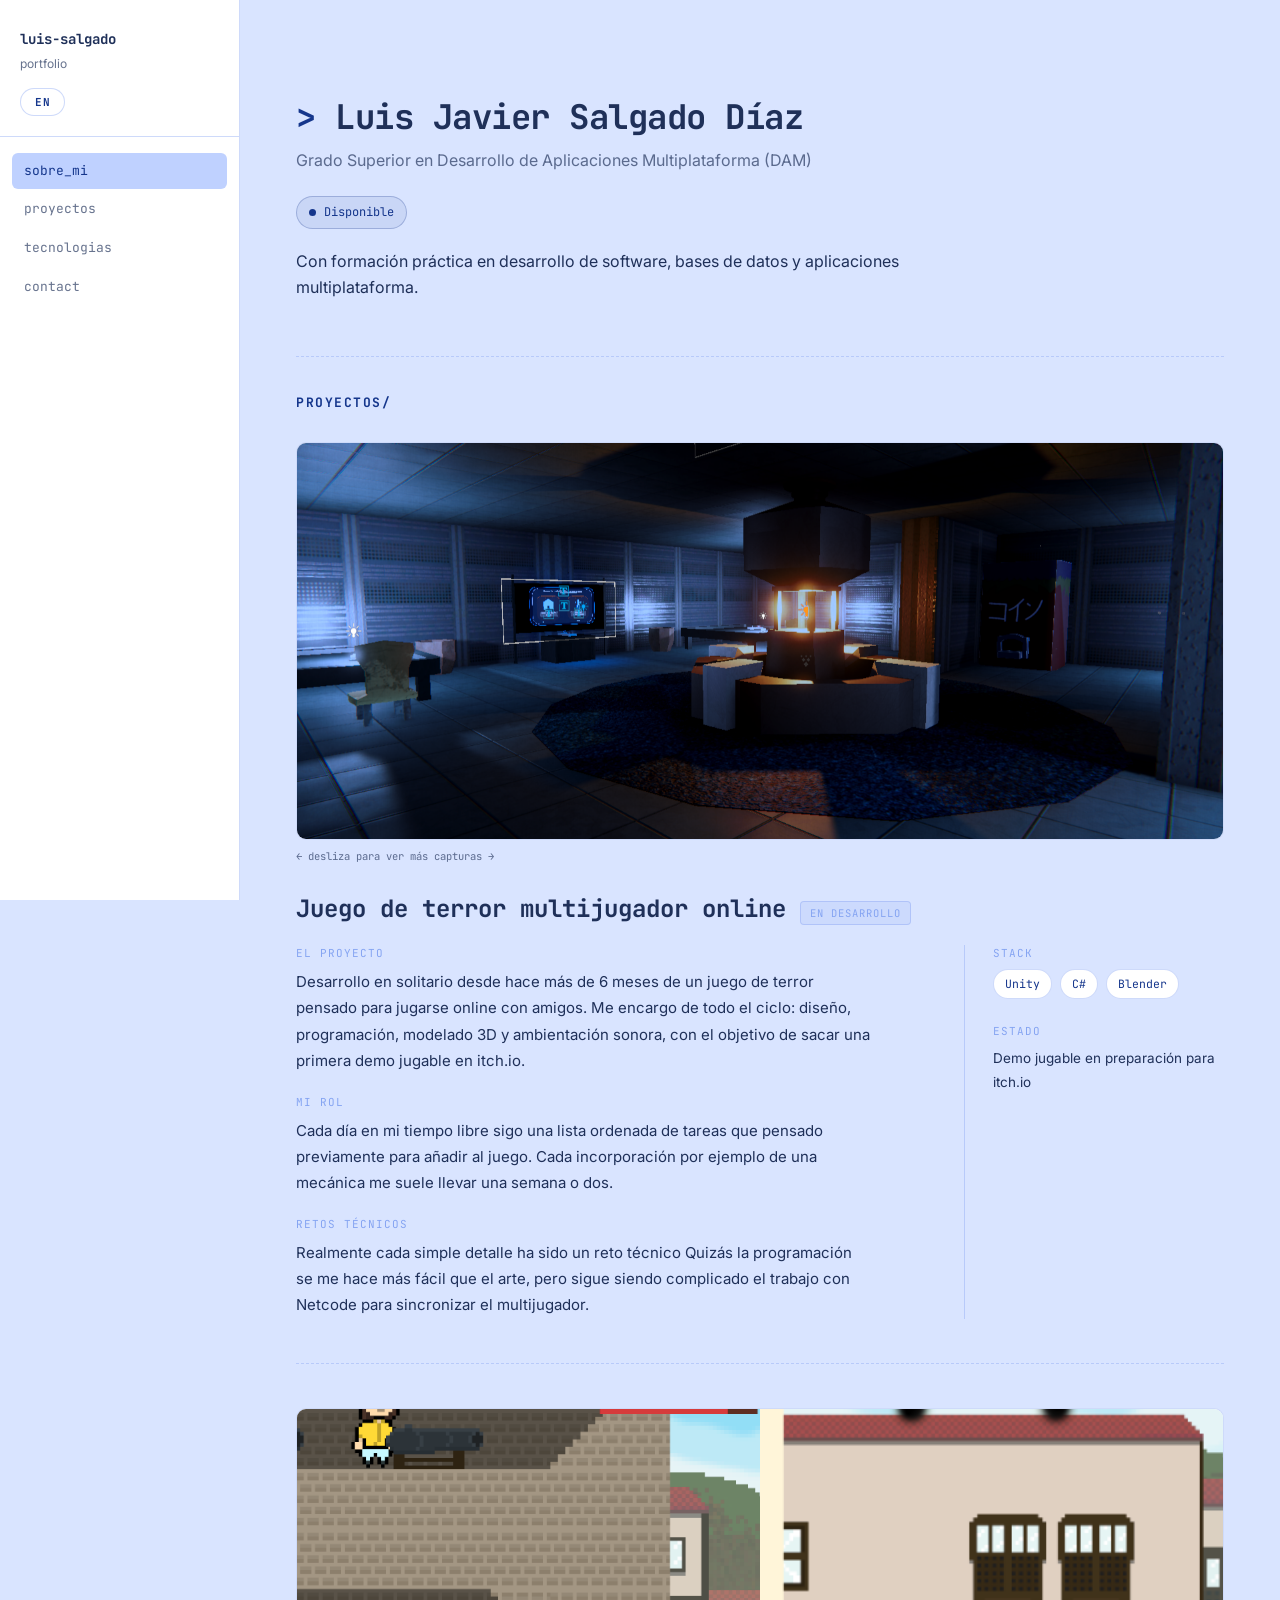
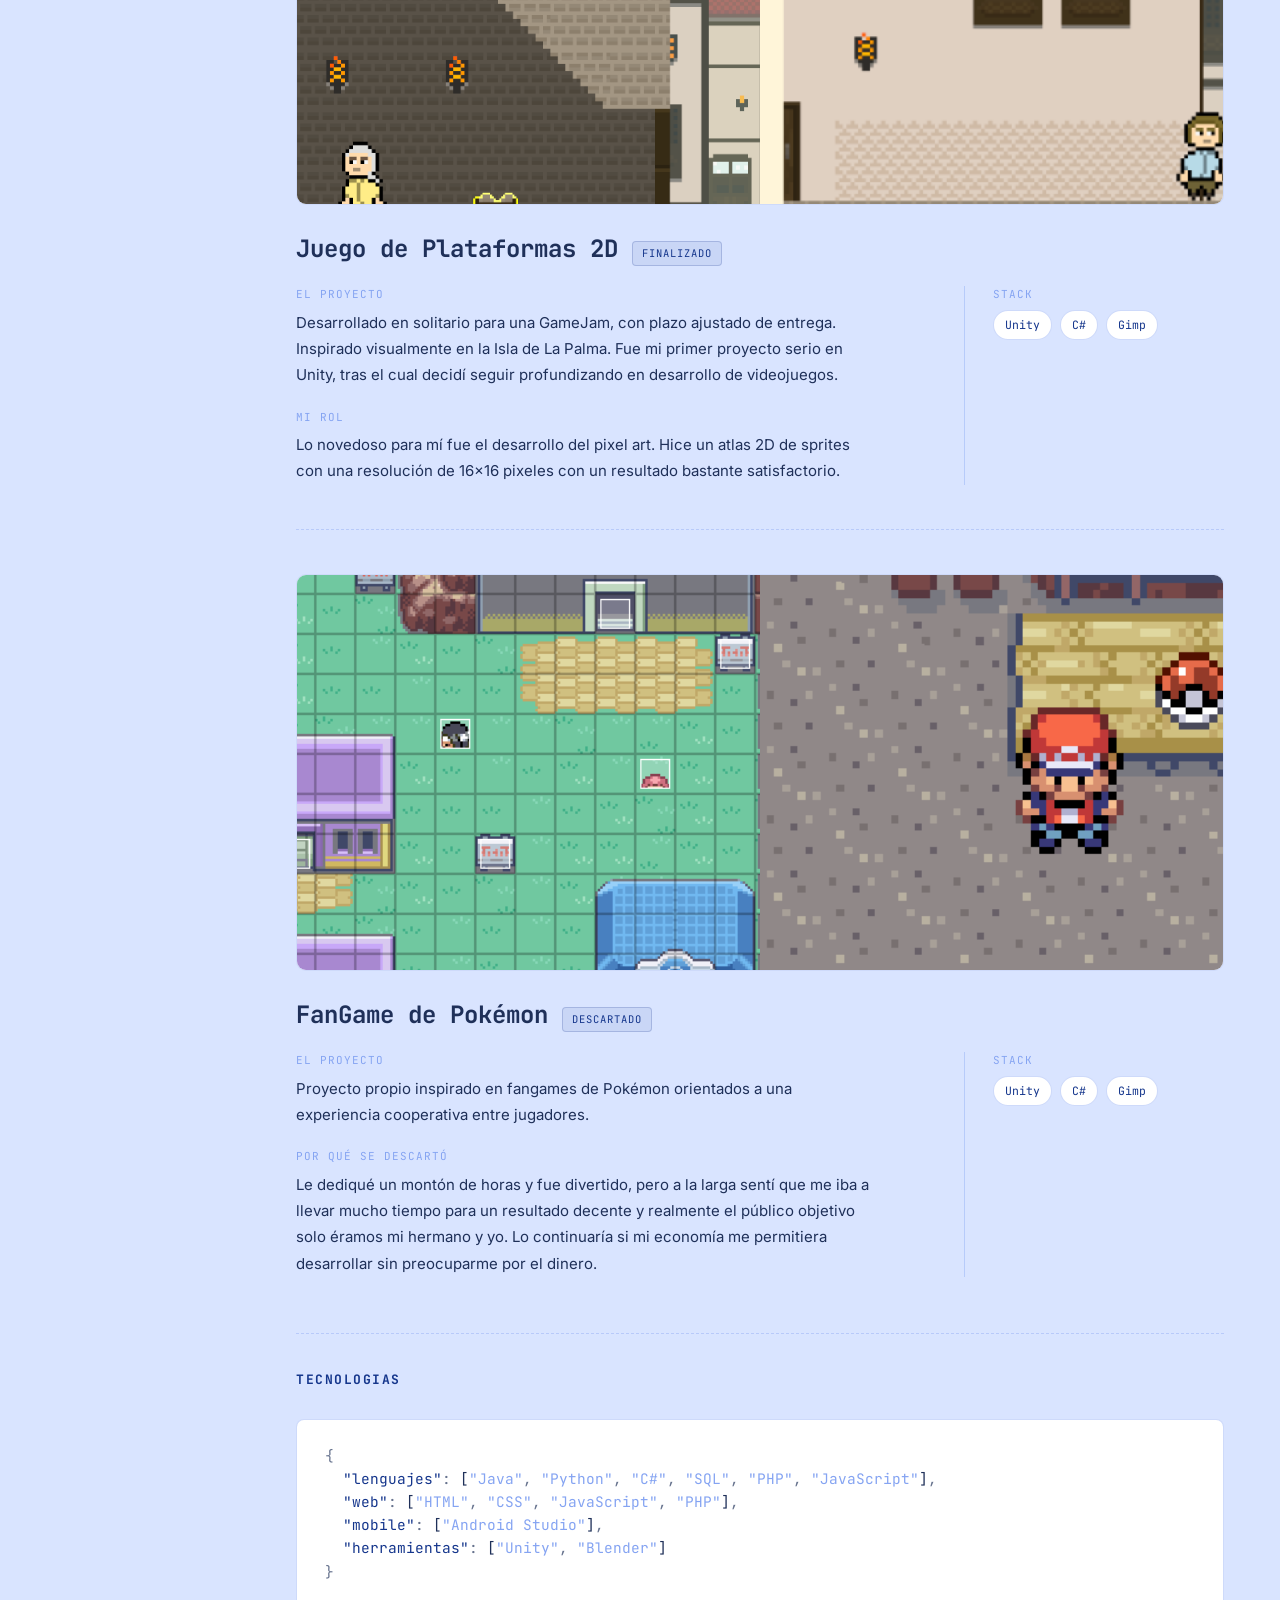
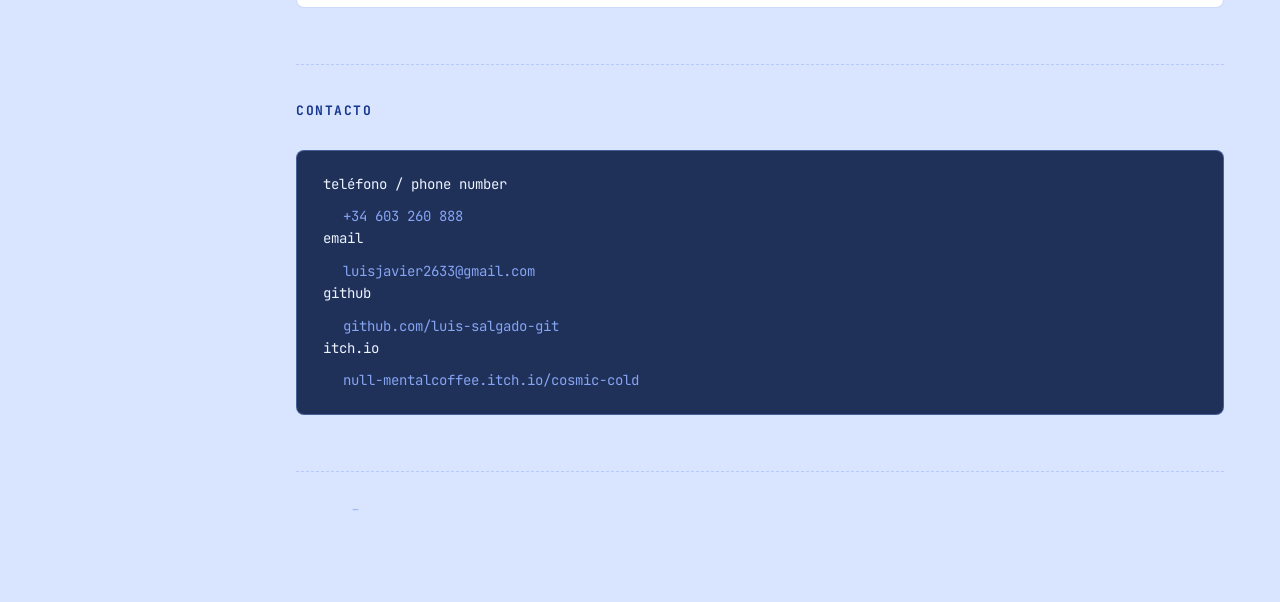
==== index.html @ 6f24ec72 "Update index.html" ====
<!DOCTYPE html>
<html lang="es">
<head>
<meta charset="UTF-8">
<meta name="viewport" content="width=device-width, initial-scale=1.0">
<title>Luis Javier Salgado Díaz</title>
<link rel="icon" href="data:image/svg+xml,%3Csvg xmlns='http://www.w3.org/2000/svg' viewBox='0 0 100 100'%3E%3Crect width='100' height='100' rx='20' fill='%2315368C'/%3E%3Ctext x='50' y='68' font-family='monospace' font-weight='bold' font-size='56' fill='%23ffffff' text-anchor='middle'%3E%26gt;_%3C/text%3E%3C/svg%3E">
<link rel="preconnect" href="https://fonts.googleapis.com">
<link rel="preconnect" href="https://fonts.gstatic.com" crossorigin>
<link href="https://fonts.googleapis.com/css2?family=JetBrains+Mono:wght@400;500;700&family=Inter:wght@400;500;600;700&display=swap" rel="stylesheet">
<style>
  :root{
    --bg: #D9E4FF;
    --panel: #ffffff;
    --panel-2: #BFD1FF;
    --border: rgba(133,164,242,0.4);
    --text: #1F3059;
    --muted: rgba(31,48,89,0.68);
    --accent: #15368C;
    --accent-2: #85A4F2;
    --line: #85A4F2;
    --terminal-bg: #1F3059;
  }
  *{box-sizing:border-box; margin:0; padding:0;}
  html{scroll-behavior:smooth;}
  body{
    background:var(--bg);
    color:var(--text);
    font-family:'Inter', sans-serif;
    min-height:100vh;
    line-height:1.6;
  }
  .app{
    display:grid;
    grid-template-columns:240px 1fr;
    min-height:100vh;
  }

  .sidebar{
    background:var(--panel);
    border-right:1px solid var(--border);
    padding:28px 0;
    position:sticky;
    top:0;
    height:100vh;
  }
  .sidebar-header{
    padding:0 20px 20px 20px;
    border-bottom:1px solid var(--border);
    margin-bottom:16px;
  }
  .sidebar-header .name{
    font-family:'JetBrains Mono', monospace;
    font-size:14px;
    font-weight:700;
    color:var(--text);
  }
  .sidebar-header .role{
    font-size:12px;
    color:var(--muted);
    margin-top:4px;
  }
  .lang-toggle{
    margin-top:14px;
    font-family:'JetBrains Mono', monospace;
    font-size:11px;
    font-weight:700;
    letter-spacing:0.5px;
    color:var(--accent);
    background:var(--panel);
    border:1px solid var(--border);
    padding:6px 14px;
    border-radius:20px;
    cursor:pointer;
    transition:background .15s, transform .1s;
  }
  .lang-toggle:hover{background:var(--panel-2);}
  .lang-toggle:active{transform:scale(0.96);}
  .file-tree{
    list-style:none;
    padding:0 12px;
  }
  .file-tree li{
    margin-bottom:2px;
  }
  .file-tree a{
    display:flex;
    align-items:center;
    gap:8px;
    padding:8px 12px;
    color:var(--muted);
    text-decoration:none;
    font-family:'JetBrains Mono', monospace;
    font-size:13px;
    border-radius:6px;
    transition:background .15s, color .15s;
  }
  .file-tree a:hover, .file-tree a.active{
    background:var(--panel-2);
    color:var(--accent);
  }
  .file-tree .ext{color:var(--accent-2); opacity:.9;}


  main{
    padding:48px 56px;
    max-width:1040px;
  }

  section{
    padding:36px 0 56px 0;
    border-bottom:1px dashed var(--border);
  }
  section:last-child{border-bottom:none;}

  .line-label{
    font-family:'JetBrains Mono', monospace;
    font-size:12px;
    color:var(--line);
    user-select:none;
  }

  h1{
    font-family:'JetBrains Mono', monospace;
    font-size:34px;
    font-weight:700;
    letter-spacing:-0.5px;
    margin:6px 0 4px 0;
  }
  h1 .prompt{color:var(--accent);}
  .subtitle{
    font-size:16px;
    color:var(--muted);
    margin-bottom:22px;
  }
  .status-badge{
    display:inline-flex;
    align-items:center;
    gap:8px;
    font-family:'JetBrains Mono', monospace;
    font-size:12px;
    color:var(--accent);
    background:rgba(21,54,140,0.08);
    border:1px solid rgba(21,54,140,0.25);
    padding:6px 12px;
    border-radius:20px;
  }
  .status-badge .pulse{
    width:7px; height:7px; border-radius:50%;
    background:var(--accent);
    box-shadow:0 0 0 0 rgba(21,54,140,0.6);
    animation:pulse 2s infinite;
  }
  @keyframes pulse{
    0%{box-shadow:0 0 0 0 rgba(21,54,140,0.5);}
    70%{box-shadow:0 0 0 8px rgba(21,54,140,0);}
    100%{box-shadow:0 0 0 0 rgba(21,54,140,0);}
  }

  .sobre_mi-text{
    font-size:16px;
    color:var(--text);
    max-width:640px;
    margin-top:20px;
  }

  h2{
    font-family:'JetBrains Mono', monospace;
    font-size:13px;
    text-transform:uppercase;
    letter-spacing:1.5px;
    color:var(--accent);
    margin-bottom:28px;
  }

  .json-block{
    font-family:'JetBrains Mono', monospace;
    font-size:14.5px;
    background:var(--panel);
    border:1px solid var(--border);
    border-radius:8px;
    padding:24px 28px;
    overflow-x:auto;
  }
  .json-block .k{color:var(--accent);}
  .json-block .s{color:var(--accent-2);}
  .json-block .p{color:var(--muted);}
  .json-block .b{color:var(--text);}
  .json-line{white-space:pre;}


  .project-list{
    display:flex;
    flex-direction:column;
  }
  .project-feature{
    padding:44px 0;
    border-bottom:1px dashed var(--border);
  }
  .project-feature:first-child{padding-top:0;}
  .project-feature:last-child{border-bottom:none; padding-bottom:0;}

  .project-media{
    aspect-ratio:21/9;
    background:var(--panel);
    border:1px solid var(--border);
    border-radius:10px;
    overflow:hidden;
    display:flex;
    align-items:center;
    justify-content:center;
  }
  .project-media img{
    width:100%; height:100%; object-fit:cover;
  }
  .project-media.gallery{
    overflow-x:auto;
    overflow-y:hidden;
    scroll-snap-type:x mandatory;
    -webkit-overflow-scrolling:touch;
    scrollbar-width:thin;
    scrollbar-color:var(--accent-2) transparent;
  }
  .project-media.gallery img{
    flex:0 0 100%;
    scroll-snap-align:start;
  }
  .project-media.gallery::-webkit-scrollbar{height:6px;}
  .project-media.gallery::-webkit-scrollbar-thumb{background:var(--accent-2); border-radius:4px;}
  .media-hint{
    display:block;
    font-family:'JetBrains Mono', monospace;
    font-size:10.5px;
    color:var(--muted);
    margin-top:8px;
  }

  .project-header{
    display:flex;
    align-items:baseline;
    gap:14px;
    margin-top:28px;
    flex-wrap:wrap;
  }
  .project-index{
    font-family:'JetBrains Mono', monospace;
    font-size:13px;
    color:var(--line);
  }
  .project-title{
    font-family:'JetBrains Mono', monospace;
    font-size:24px;
    font-weight:700;
    line-height:1.3;
  }
  .project-tag{
    display:inline-block;
    font-family:'JetBrains Mono', monospace;
    font-size:10.5px;
    text-transform:uppercase;
    letter-spacing:1px;
    color:var(--accent);
    background:rgba(21,54,140,0.08);
    border:1px solid rgba(21,54,140,0.2);
    padding:3px 9px;
    border-radius:4px;
  }
  .project-tag.wip{color:var(--accent-2); background:rgba(133,164,242,0.15); border-color:rgba(133,164,242,0.4);}

  .project-body{
    display:grid;
    grid-template-columns:1fr 260px;
    gap:44px;
    margin-top:20px;
  }
  .project-fields{
    display:flex;
    flex-direction:column;
    gap:20px;
  }
  .field-label{
    font-family:'JetBrains Mono', monospace;
    font-size:11px;
    text-transform:uppercase;
    letter-spacing:1px;
    color:var(--line);
    margin-bottom:6px;
  }
  .field-text{
    font-size:15px;
    color:var(--text);
    line-height:1.75;
    max-width:64ch;
  }

  .project-meta{
    border-left:1px solid var(--border);
    padding-left:28px;
  }
  .meta-block{margin-bottom:24px;}
  .meta-block:last-child{margin-bottom:0;}
  .project-stack{
    display:flex;
    flex-wrap:wrap;
    gap:8px;
  }
  .stack-chip{
    font-family:'JetBrains Mono', monospace;
    font-size:11.5px;
    color:var(--accent);
    background:var(--panel);
    border:1px solid var(--border);
    padding:5px 11px;
    border-radius:20px;
  }

  @media (max-width:820px){
    .project-body{grid-template-columns:1fr;}
    .project-meta{border-left:none; border-top:1px solid var(--border); padding-left:0; padding-top:20px;}
    .project-media{aspect-ratio:16/10;}
  }


  .terminal{
    font-family:'JetBrains Mono', monospace;
    font-size:14px;
    background:var(--terminal-bg);
    border:1px solid var(--border);
    border-radius:8px;
    padding:22px 26px;
    color:#D9E4FF;
  }
  .terminal .row{margin-bottom:10px; display:flex; gap:10px; flex-wrap:wrap;}
  .terminal .cmd{color:#EDF3FF;}
  .terminal a{color:#85A4F2; text-decoration:none;}
  .terminal a:hover{text-decoration:underline;}
  .terminal .out{color:rgba(217,228,255,0.75); padding-left:20px;}

  footer{
    padding:24px 56px 40px 56px;
    font-family:'JetBrains Mono', monospace;
    font-size:11.5px;
    color:var(--line);
  }

  @media (max-width:760px){
    .app{grid-template-columns:1fr;}
    .sidebar{position:relative; height:auto;}
    main{padding:32px 22px;}
    h1{font-size:26px;}
  }
</style>
</head>
<body>

<div class="app">
  <nav class="sidebar">
    <div class="sidebar-header">
      <div class="name">luis-salgado</div>
      <div class="role">portfolio</div>
      <button id="lang-toggle" class="lang-toggle" type="button" aria-label="Switch language">EN</button>
    </div>
    <ul class="file-tree">
      <li><a href="#sobre_mi" class="active"><span data-i18n="nav-about">sobre_mi</span><span class="ext"></span></a></li>
      <li><a href="#projects"><span data-i18n="nav-projects">proyectos</span></a></li>
      <li><a href="#tecnologias"><span data-i18n="nav-tech">tecnologias</span><span class="ext"></span></a></li>
      <li><a href="#contact">contact<span class="ext"></span></a></li>
    </ul>
  </nav>

  <main>
    <section id="sobre_mi">
      <div class="line-label"></div>
      <h1><span class="prompt">&gt;</span> Luis Javier Salgado Díaz</h1>
      <div class="subtitle" data-i18n="subtitle">Grado Superior en Desarrollo de Aplicaciones Multiplataforma (DAM)</div>

      <span class="status-badge"><span class="pulse"></span><span data-i18n="status">Disponible</span></span>

      <p class="sobre_mi-text" data-i18n="about-text">
        Con formación práctica en desarrollo de software, bases de datos y aplicaciones multiplataforma.
        </p>
    </section>

    <section id="projects">
      <h2 data-i18n="h2-projects">proyectos/</h2>
      <div class="project-list">

        <!-- PROYECTO 1 -->
        <div class="project-feature">
          <div class="project-media gallery">
            <img src="screenshots/Captura de pantalla 2026-08-09 040215.png" alt="Captura del juego 1">
            <img src="screenshots/Captura de pantalla 2026-08-11 031848.png" alt="Captura del juego 2">
            <img src="screenshots/Captura de pantalla 2026-08-12 193604.png" alt="Captura del juego 3">
          </div>
          <span class="media-hint" data-i18n="media-hint">← desliza para ver más capturas →</span>

          <div class="project-header">
            <div class="project-title" data-i18n="p1-title">Juego de terror multijugador online</div>
            <span class="project-tag wip" data-i18n="p1-tag">En desarrollo</span>
          </div>

          <div class="project-body">
            <div class="project-fields">
              <div>
                <div class="field-label" data-i18n="p1-label-1">El proyecto</div>
                <p class="field-text" data-i18n="p1-text-1">
                  Desarrollo en solitario desde hace más de 6 meses de un juego de terror pensado para jugarse online con amigos. Me encargo de todo el ciclo: diseño, programación, modelado 3D y ambientación sonora, con el objetivo de sacar una primera demo jugable en itch.io.
                </p>
              </div>
              <div>
                <div class="field-label" data-i18n="p1-label-2">Mi rol</div>
                <p class="field-text" data-i18n="p1-text-2">
                  Cada día en mi tiempo libre sigo una lista ordenada de tareas que pensado previamente para añadir al juego. Cada incorporación por ejemplo de una mecánica me suele llevar una semana o dos. 
                </p>
              </div>
              <div>
                <div class="field-label" data-i18n="p1-label-3">Retos técnicos</div>
                <p class="field-text" data-i18n="p1-text-3">
                  Realmente cada simple detalle ha sido un reto técnico Quizás la programación se me hace más fácil que el arte, pero sigue siendo complicado el trabajo con Netcode para sincronizar el multijugador.
                </p>
              </div>
            </div>
            <div class="project-meta">
              <div class="meta-block">
                <div class="field-label">Stack</div>
                <div class="project-stack">
                  <span class="stack-chip">Unity</span>
                  <span class="stack-chip">C#</span>
                  <span class="stack-chip">Blender</span>
                </div>
              </div>
              <div class="meta-block">
                <div class="field-label" data-i18n="p1-label-4">Estado</div>
                <p class="field-text" style="font-size:13.5px;" data-i18n="p1-text-4">Demo jugable en preparación para itch.io</p>
              </div>
            </div>
          </div>
        </div>

        <!-- PROYECTO 2 -->
        <div class="project-feature">
          <div class="project-media gallery">
            <img src="screenshots/Captura de pantalla 2025-12-23 142619.png" alt="Captura del juego de plataformas">
            <img src="screenshots/captura2D.png">
          </div>

          <div class="project-header">
            <div class="project-title" data-i18n="p2-title">Juego de Plataformas 2D</div>
            <span class="project-tag" data-i18n="p2-tag">Finalizado</span>
          </div>

          <div class="project-body">
            <div class="project-fields">
              <div>
                <div class="field-label" data-i18n="p2-label-1">El proyecto</div>
                <p class="field-text" data-i18n="p2-text-1">
                  Desarrollado en solitario para una GameJam, con plazo ajustado de entrega. Inspirado visualmente en la Isla de La Palma. Fue mi primer proyecto serio en Unity, tras el cual decidí seguir profundizando en desarrollo de videojuegos.
                </p>
              </div>
              <div>
                <div class="field-label" data-i18n="p2-label-2">Mi rol</div>
                <p class="field-text" data-i18n="p2-text-2">
                  Lo novedoso para mí fue el desarrollo del pixel art. Hice un atlas 2D de sprites con una resolución de 16x16 pixeles con un resultado bastante satisfactorio. 
                </p>
              </div>
            </div>
            <div class="project-meta">
              <div class="meta-block">
                <div class="field-label">Stack</div>
                <div class="project-stack">
                  <span class="stack-chip">Unity</span>
                  <span class="stack-chip">C#</span>
                  <span class="stack-chip">Gimp</span>
                </div>
              </div>
            </div>
          </div>
        </div>

        <!-- PROYECTO 3 -->
        <div class="project-feature">
          <div class="project-media gallery">
            <img src="screenshots/Captura de pantalla 2026-08-14 115714.png" alt="Captura del fangame de Pokemon">
            <img src="screenshots/capturaPokemon.png" alt="Captura del fangame de Pokemon">
          </div>

          <div class="project-header">
            <div class="project-title" data-i18n="p3-title">FanGame de Pokémon</div>
            <span class="project-tag" data-i18n="p3-tag">Descartado</span>
          </div>

          <div class="project-body">
            <div class="project-fields">
              <div>
                <div class="field-label" data-i18n="p3-label-1">El proyecto</div>
                <p class="field-text" data-i18n="p3-text-1">
                  Proyecto propio inspirado en fangames de Pokémon orientados a una experiencia cooperativa entre jugadores.
                </p>
              </div>
              <div>
                <div class="field-label" data-i18n="p3-label-2">Por qué se descartó</div>
                <p class="field-text" data-i18n="p3-text-2">
                  Le dediqué un montón de horas y fue divertido, pero a la larga sentí que me iba a llevar mucho tiempo para un resultado decente y realmente el público objetivo solo éramos mi hermano y yo. Lo continuaría si mi economía me permitiera desarrollar sin preocuparme por el dinero.
                </p>
                </div>
            </div>
            <div class="project-meta">
              <div class="meta-block">
                <div class="field-label">Stack</div>
                <div class="project-stack">
                  <span class="stack-chip">Unity</span>
                  <span class="stack-chip">C#</span>
                  <span class="stack-chip">Gimp</span>
                </div>
              </div>
            </div>
          </div>
        </div>

      </div>
    </section>

    <section id="tecnologias">
      <h2 data-i18n="h2-tech">tecnologias</h2>
      <div class="json-block">
<div class="json-line"><span class="p">{</span></div>
<div class="json-line">  <span class="k" data-i18n="json-lang">"lenguajes"</span><span class="p">:</span> <span class="b">[</span><span class="s">"Java"</span><span class="p">,</span> <span class="s">"Python"</span><span class="p">,</span> <span class="s">"C#"</span><span class="p">,</span> <span class="s">"SQL"</span><span class="p">,</span> <span class="s">"PHP"</span><span class="p">,</span> <span class="s">"JavaScript"</span><span class="b">]</span><span class="p">,</span></div>
<div class="json-line">  <span class="k">"web"</span><span class="p">:</span> <span class="b">[</span><span class="s">"HTML"</span><span class="p">,</span> <span class="s">"CSS"</span><span class="p">,</span> <span class="s">"JavaScript"</span><span class="p">,</span> <span class="s">"PHP"</span><span class="b">]</span><span class="p">,</span></div>
<div class="json-line">  <span class="k">"mobile"</span><span class="p">:</span> <span class="b">[</span><span class="s">"Android Studio"</span><span class="b">]</span><span class="p">,</span></div>
<div class="json-line">  <span class="k" data-i18n="json-tools">"herramientas"</span><span class="p">:</span> <span class="b">[</span><span class="s">"Unity"</span><span class="p">,</span> <span class="s">"Blender"</span><span class="b">]</span></div>
<div class="json-line"><span class="p">}</span></div>
      </div>
    </section>

    <section id="contact">
      <h2 data-i18n="h2-contact">Contacto</h2>
      <div class="terminal">
        
        <div class="row">

          <span class="cmd">teléfono / phone number</span>
        </div>
        <div class="out">
            <a href="tel:+34603260888">+34 603 260 888</a>
        </div>
        
        <div class="row">

          <span class="cmd">email</span>
        </div>
        <div class="out"><a href="mailto:luisjavier2633@gmail.com">luisjavier2633@gmail.com</a></div>

        <div class="row">

          <span class="cmd">github</span>
        </div>
        <div class="out"><a href="https://github.com/luis-salgado-git" target="_blank" rel="noopener">github.com/luis-salgado-git</a></div>

        <div class="row">

          <span class="cmd">itch.io</span>
        </div>
        <div class="out"><a href="https://null-mentalcoffee.itch.io/cosmic-cold" target="_blank" rel="noopener">null-mentalcoffee.itch.io/cosmic-cold</a></div>
        
      </div>
    </section>

    <footer>
      _
    </footer>
  </main>
</div>

<script>
  // Traducciones al ingles
  var translations = {
    'nav-about': 'about_me',
    'nav-projects': 'projects',
    'nav-tech': 'technologies',
    'subtitle': 'Higher Vocational Diploma in Multiplatform Application Development (DAM)',
    'status': 'Available',
    'about-text': 'Hands-on training in software development, databases, and multiplatform applications.',
    'h2-projects': 'projects/',
    'h2-tech': 'technologies',
    'h2-contact': 'Contact',
    'media-hint': '← swipe to see more screenshots →',
    'p1-title': 'Online multiplayer horror game',
    'p1-tag': 'In development',
    'p1-label-1': 'The project',
    'p1-text-1': 'Solo development for over 6 months of a horror game designed to be played online with friends. I handle the entire pipeline: design, programming, 3D modeling, and sound design, with the goal of releasing a first playable demo on itch.io.',
    'p1-label-2': 'My role',
    'p1-text-2': 'Every day, in my free time, I work through an ordered task list I plan in advance to add to the game. Implementing something like a single mechanic usually takes me a week or two.',
    'p1-label-3': 'Technical challenges',
    'p1-text-3': 'Honestly, every single detail has been a technical challenge. Programming probably comes more naturally to me than art, but working with Netcode to keep multiplayer in sync is still tough.',
    'p1-label-4': 'Status',
    'p1-text-4': 'Playable demo in progress for itch.io',
    'p2-title': '2D Platformer',
    'p2-tag': 'Completed',
    'p2-label-1': 'The project',
    'p2-text-1': 'Built solo for a Game Jam, under a tight deadline. Visually inspired by the island of La Palma. It was my first serious project in Unity, after which I decided to keep going deeper into game development.',
    'p2-label-2': 'My role',
    'p2-text-2': "The new challenge for me was creating the pixel art. I built a 2D sprite atlas at 16x16 pixel resolution, with a result I'm pretty happy with.",
    'p3-title': 'Pokémon Fan Game',
    'p3-tag': 'Discontinued',
    'p3-label-1': 'The project',
    'p3-text-1': 'A personal project inspired by Pokémon fan games built around a cooperative multiplayer experience.',
    'p3-label-2': 'Why it was discontinued',
    'p3-text-2': "I put a lot of hours into it and had fun, but eventually I realized it would take way too long to reach a decent result, and honestly the target audience was just my brother and me. I'd pick it back up if my finances let me develop without worrying about money.",
    'json-lang': '"languages"',
    'json-tools': '"tools"'
  };

  var toggleBtn = document.getElementById('lang-toggle');
  var currentLang = localStorage.getItem('site-lang') || 'es';

  function applyLang(lang){
    document.querySelectorAll('[data-i18n]').forEach(function(el){
      if(!el.dataset.esOriginal){
        el.dataset.esOriginal = el.textContent;
      }
      var key = el.getAttribute('data-i18n');
      el.textContent = (lang === 'en' && translations[key]) ? translations[key] : el.dataset.esOriginal;
    });
    document.documentElement.lang = lang;
    toggleBtn.textContent = lang === 'en' ? 'ES' : 'EN';
    localStorage.setItem('site-lang', lang);
    currentLang = lang;
  }

  toggleBtn.addEventListener('click', function(){
    applyLang(currentLang === 'es' ? 'en' : 'es');
  });

  applyLang(currentLang);
</script>

</body>
</html>
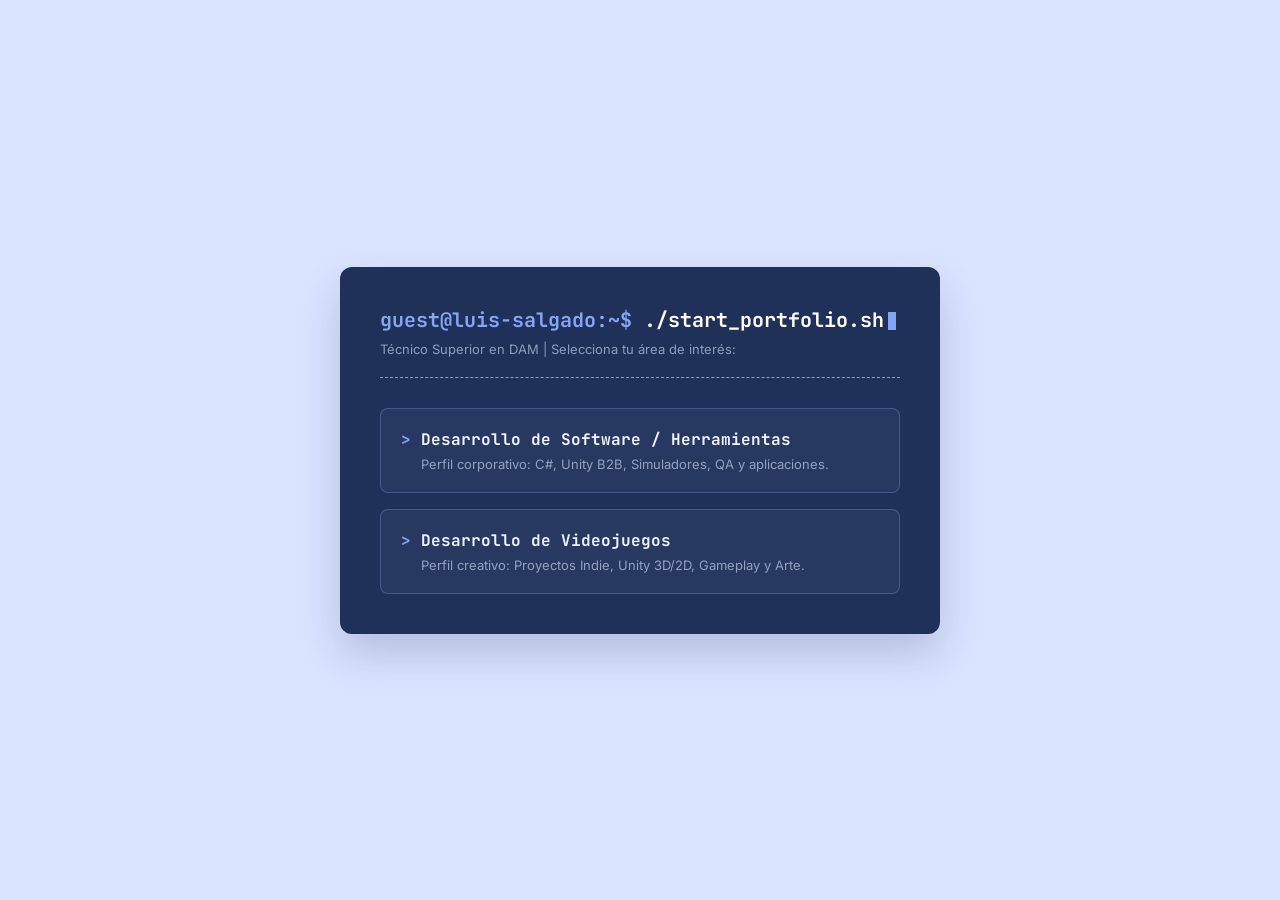
==== commit e466a600: "Enhance portfolio layout and content Updated title and improved styling for the portfolio page. Adde" ====
--- a/index.html
+++ b/index.html
@@ -3,636 +3,140 @@
 <head>
 <meta charset="UTF-8">
 <meta name="viewport" content="width=device-width, initial-scale=1.0">
-<title>Luis Javier Salgado Díaz</title>
+<title>Luis Javier Salgado | Portfolio</title>
 <link rel="icon" href="data:image/svg+xml,%3Csvg xmlns='http://www.w3.org/2000/svg' viewBox='0 0 100 100'%3E%3Crect width='100' height='100' rx='20' fill='%2315368C'/%3E%3Ctext x='50' y='68' font-family='monospace' font-weight='bold' font-size='56' fill='%23ffffff' text-anchor='middle'%3E%26gt;_%3C/text%3E%3C/svg%3E">
-<link rel="preconnect" href="https://fonts.googleapis.com">
-<link rel="preconnect" href="https://fonts.gstatic.com" crossorigin>
-<link href="https://fonts.googleapis.com/css2?family=JetBrains+Mono:wght@400;500;700&family=Inter:wght@400;500;600;700&display=swap" rel="stylesheet">
+<link href="https://fonts.googleapis.com/css2?family=JetBrains+Mono:wght@400;700&family=Inter:wght@400;500&display=swap" rel="stylesheet">
 <style>
   :root{
     --bg: #D9E4FF;
-    --panel: #ffffff;
-    --panel-2: #BFD1FF;
-    --border: rgba(133,164,242,0.4);
-    --text: #1F3059;
-    --muted: rgba(31,48,89,0.68);
+    --terminal-bg: #1F3059;
     --accent: #15368C;
     --accent-2: #85A4F2;
-    --line: #85A4F2;
-    --terminal-bg: #1F3059;
+    --text: #EDF3FF;
+    --muted: rgba(217,228,255,0.6);
   }
   *{box-sizing:border-box; margin:0; padding:0;}
-  html{scroll-behavior:smooth;}
   body{
     background:var(--bg);
-    color:var(--text);
-    font-family:'Inter', sans-serif;
+    font-family:'JetBrains Mono', monospace;
     min-height:100vh;
-    line-height:1.6;
-  }
-  .app{
-    display:grid;
-    grid-template-columns:240px 1fr;
-    min-height:100vh;
-  }
-
-  .sidebar{
-    background:var(--panel);
-    border-right:1px solid var(--border);
-    padding:28px 0;
-    position:sticky;
-    top:0;
-    height:100vh;
-  }
-  .sidebar-header{
-    padding:0 20px 20px 20px;
-    border-bottom:1px solid var(--border);
-    margin-bottom:16px;
-  }
-  .sidebar-header .name{
-    font-family:'JetBrains Mono', monospace;
-    font-size:14px;
-    font-weight:700;
-    color:var(--text);
-  }
-  .sidebar-header .role{
-    font-size:12px;
-    color:var(--muted);
-    margin-top:4px;
-  }
-  .lang-toggle{
-    margin-top:14px;
-    font-family:'JetBrains Mono', monospace;
-    font-size:11px;
-    font-weight:700;
-    letter-spacing:0.5px;
-    color:var(--accent);
-    background:var(--panel);
-    border:1px solid var(--border);
-    padding:6px 14px;
-    border-radius:20px;
-    cursor:pointer;
-    transition:background .15s, transform .1s;
-  }
-  .lang-toggle:hover{background:var(--panel-2);}
-  .lang-toggle:active{transform:scale(0.96);}
-  .file-tree{
-    list-style:none;
-    padding:0 12px;
-  }
-  .file-tree li{
-    margin-bottom:2px;
-  }
-  .file-tree a{
-    display:flex;
-    align-items:center;
-    gap:8px;
-    padding:8px 12px;
-    color:var(--muted);
-    text-decoration:none;
-    font-family:'JetBrains Mono', monospace;
-    font-size:13px;
-    border-radius:6px;
-    transition:background .15s, color .15s;
-  }
-  .file-tree a:hover, .file-tree a.active{
-    background:var(--panel-2);
-    color:var(--accent);
-  }
-  .file-tree .ext{color:var(--accent-2); opacity:.9;}
-
-
-  main{
-    padding:48px 56px;
-    max-width:1040px;
-  }
-
-  section{
-    padding:36px 0 56px 0;
-    border-bottom:1px dashed var(--border);
-  }
-  section:last-child{border-bottom:none;}
-
-  .line-label{
-    font-family:'JetBrains Mono', monospace;
-    font-size:12px;
-    color:var(--line);
-    user-select:none;
-  }
-
-  h1{
-    font-family:'JetBrains Mono', monospace;
-    font-size:34px;
-    font-weight:700;
-    letter-spacing:-0.5px;
-    margin:6px 0 4px 0;
-  }
-  h1 .prompt{color:var(--accent);}
-  .subtitle{
-    font-size:16px;
-    color:var(--muted);
-    margin-bottom:22px;
-  }
-  .status-badge{
-    display:inline-flex;
-    align-items:center;
-    gap:8px;
-    font-family:'JetBrains Mono', monospace;
-    font-size:12px;
-    color:var(--accent);
-    background:rgba(21,54,140,0.08);
-    border:1px solid rgba(21,54,140,0.25);
-    padding:6px 12px;
-    border-radius:20px;
-  }
-  .status-badge .pulse{
-    width:7px; height:7px; border-radius:50%;
-    background:var(--accent);
-    box-shadow:0 0 0 0 rgba(21,54,140,0.6);
-    animation:pulse 2s infinite;
-  }
-  @keyframes pulse{
-    0%{box-shadow:0 0 0 0 rgba(21,54,140,0.5);}
-    70%{box-shadow:0 0 0 8px rgba(21,54,140,0);}
-    100%{box-shadow:0 0 0 0 rgba(21,54,140,0);}
-  }
-
-  .sobre_mi-text{
-    font-size:16px;
-    color:var(--text);
-    max-width:640px;
-    margin-top:20px;
-  }
-
-  h2{
-    font-family:'JetBrains Mono', monospace;
-    font-size:13px;
-    text-transform:uppercase;
-    letter-spacing:1.5px;
-    color:var(--accent);
-    margin-bottom:28px;
-  }
-
-  .json-block{
-    font-family:'JetBrains Mono', monospace;
-    font-size:14.5px;
-    background:var(--panel);
-    border:1px solid var(--border);
-    border-radius:8px;
-    padding:24px 28px;
-    overflow-x:auto;
-  }
-  .json-block .k{color:var(--accent);}
-  .json-block .s{color:var(--accent-2);}
-  .json-block .p{color:var(--muted);}
-  .json-block .b{color:var(--text);}
-  .json-line{white-space:pre;}
-
-
-  .project-list{
-    display:flex;
-    flex-direction:column;
-  }
-  .project-feature{
-    padding:44px 0;
-    border-bottom:1px dashed var(--border);
-  }
-  .project-feature:first-child{padding-top:0;}
-  .project-feature:last-child{border-bottom:none; padding-bottom:0;}
-
-  .project-media{
-    aspect-ratio:21/9;
-    background:var(--panel);
-    border:1px solid var(--border);
-    border-radius:10px;
-    overflow:hidden;
     display:flex;
     align-items:center;
     justify-content:center;
+    padding: 20px;
   }
-  .project-media img{
-    width:100%; height:100%; object-fit:cover;
+  .hub-container{
+    background:var(--terminal-bg);
+    border-radius: 12px;
+    padding: 40px;
+    width: 100%;
+    max-width: 600px;
+    box-shadow: 0 20px 40px rgba(31,48,89,0.2);
+    color: var(--text);
   }
-  .project-media.gallery{
-    overflow-x:auto;
-    overflow-y:hidden;
-    scroll-snap-type:x mandatory;
-    -webkit-overflow-scrolling:touch;
-    scrollbar-width:thin;
-    scrollbar-color:var(--accent-2) transparent;
+  .header {
+    margin-bottom: 30px;
+    border-bottom: 1px dashed var(--muted);
+    padding-bottom: 20px;
   }
-  .project-media.gallery img{
-    flex:0 0 100%;
-    scroll-snap-align:start;
+  h1 {
+    font-size: 20px;
+    margin-bottom: 8px;
+    color: #ffffff;
   }
-  .project-media.gallery::-webkit-scrollbar{height:6px;}
-  .project-media.gallery::-webkit-scrollbar-thumb{background:var(--accent-2); border-radius:4px;}
-  .media-hint{
-    display:block;
-    font-family:'JetBrains Mono', monospace;
-    font-size:10.5px;
-    color:var(--muted);
-    margin-top:8px;
+  .prompt { color: var(--accent-2); }
+  .subtitle {
+    font-size: 13px;
+    color: var(--muted);
+    font-family: 'Inter', sans-serif;
+  }
+  
+  .options {
+    display: flex;
+    flex-direction: column;
+    gap: 16px;
+    margin-top: 20px;
+  }
+  
+  .option-card {
+    display: block;
+    text-decoration: none;
+    background: rgba(217,228,255,0.05);
+    border: 1px solid rgba(133,164,242,0.3);
+    padding: 20px;
+    border-radius: 8px;
+    color: var(--text);
+    transition: all 0.2s ease;
+    cursor: pointer;
+  }
+  
+  .option-card:hover {
+    background: rgba(133,164,242,0.15);
+    border-color: var(--accent-2);
+    transform: translateY(-2px);
+  }
+  
+  .option-title {
+    font-size: 16px;
+    font-weight: 700;
+    margin-bottom: 6px;
+    display: flex;
+    align-items: center;
+    gap: 10px;
+  }
+  
+  .option-title::before {
+    content: '>';
+    color: var(--accent-2);
   }
 
-  .project-header{
-    display:flex;
-    align-items:baseline;
-    gap:14px;
-    margin-top:28px;
-    flex-wrap:wrap;
-  }
-  .project-index{
-    font-family:'JetBrains Mono', monospace;
-    font-size:13px;
-    color:var(--line);
-  }
-  .project-title{
-    font-family:'JetBrains Mono', monospace;
-    font-size:24px;
-    font-weight:700;
-    line-height:1.3;
-  }
-  .project-tag{
-    display:inline-block;
-    font-family:'JetBrains Mono', monospace;
-    font-size:10.5px;
-    text-transform:uppercase;
-    letter-spacing:1px;
-    color:var(--accent);
-    background:rgba(21,54,140,0.08);
-    border:1px solid rgba(21,54,140,0.2);
-    padding:3px 9px;
-    border-radius:4px;
-  }
-  .project-tag.wip{color:var(--accent-2); background:rgba(133,164,242,0.15); border-color:rgba(133,164,242,0.4);}
-
-  .project-body{
-    display:grid;
-    grid-template-columns:1fr 260px;
-    gap:44px;
-    margin-top:20px;
-  }
-  .project-fields{
-    display:flex;
-    flex-direction:column;
-    gap:20px;
-  }
-  .field-label{
-    font-family:'JetBrains Mono', monospace;
-    font-size:11px;
-    text-transform:uppercase;
-    letter-spacing:1px;
-    color:var(--line);
-    margin-bottom:6px;
-  }
-  .field-text{
-    font-size:15px;
-    color:var(--text);
-    line-height:1.75;
-    max-width:64ch;
+  .option-desc {
+    font-size: 13px;
+    color: var(--muted);
+    font-family: 'Inter', sans-serif;
+    padding-left: 20px;
   }
 
-  .project-meta{
-    border-left:1px solid var(--border);
-    padding-left:28px;
+  /* Animación cursor parpadeante */
+  .cursor {
+    display: inline-block;
+    width: 8px;
+    height: 18px;
+    background-color: var(--accent-2);
+    vertical-align: middle;
+    animation: blink 1s step-end infinite;
+    margin-left: 4px;
   }
-  .meta-block{margin-bottom:24px;}
-  .meta-block:last-child{margin-bottom:0;}
-  .project-stack{
-    display:flex;
-    flex-wrap:wrap;
-    gap:8px;
-  }
-  .stack-chip{
-    font-family:'JetBrains Mono', monospace;
-    font-size:11.5px;
-    color:var(--accent);
-    background:var(--panel);
-    border:1px solid var(--border);
-    padding:5px 11px;
-    border-radius:20px;
-  }
+  @keyframes blink { 50% { opacity: 0; } }
 
-  @media (max-width:820px){
-    .project-body{grid-template-columns:1fr;}
-    .project-meta{border-left:none; border-top:1px solid var(--border); padding-left:0; padding-top:20px;}
-    .project-media{aspect-ratio:16/10;}
-  }
-
-
-  .terminal{
-    font-family:'JetBrains Mono', monospace;
-    font-size:14px;
-    background:var(--terminal-bg);
-    border:1px solid var(--border);
-    border-radius:8px;
-    padding:22px 26px;
-    color:#D9E4FF;
-  }
-  .terminal .row{margin-bottom:10px; display:flex; gap:10px; flex-wrap:wrap;}
-  .terminal .cmd{color:#EDF3FF;}
-  .terminal a{color:#85A4F2; text-decoration:none;}
-  .terminal a:hover{text-decoration:underline;}
-  .terminal .out{color:rgba(217,228,255,0.75); padding-left:20px;}
-
-  footer{
-    padding:24px 56px 40px 56px;
-    font-family:'JetBrains Mono', monospace;
-    font-size:11.5px;
-    color:var(--line);
-  }
-
-  @media (max-width:760px){
-    .app{grid-template-columns:1fr;}
-    .sidebar{position:relative; height:auto;}
-    main{padding:32px 22px;}
-    h1{font-size:26px;}
+  @media (max-width: 500px) {
+    .hub-container { padding: 24px; }
+    h1 { font-size: 18px; }
   }
 </style>
 </head>
 <body>
 
-<div class="app">
-  <nav class="sidebar">
-    <div class="sidebar-header">
-      <div class="name">luis-salgado</div>
-      <div class="role">portfolio</div>
-      <button id="lang-toggle" class="lang-toggle" type="button" aria-label="Switch language">EN</button>
+  <div class="hub-container">
+    <div class="header">
+      <h1><span class="prompt">guest@luis-salgado:~$</span> ./start_portfolio.sh<span class="cursor"></span></h1>
+      <div class="subtitle">Técnico Superior en DAM | Selecciona tu área de interés:</div>
     </div>
-    <ul class="file-tree">
-      <li><a href="#sobre_mi" class="active"><span data-i18n="nav-about">sobre_mi</span><span class="ext"></span></a></li>
-      <li><a href="#projects"><span data-i18n="nav-projects">proyectos</span></a></li>
-      <li><a href="#tecnologias"><span data-i18n="nav-tech">tecnologias</span><span class="ext"></span></a></li>
-      <li><a href="#contact">contact<span class="ext"></span></a></li>
-    </ul>
-  </nav>
 
-  <main>
-    <section id="sobre_mi">
-      <div class="line-label"></div>
-      <h1><span class="prompt">&gt;</span> Luis Javier Salgado Díaz</h1>
-      <div class="subtitle" data-i18n="subtitle">Grado Superior en Desarrollo de Aplicaciones Multiplataforma (DAM)</div>
+    <div class="options">
+      <!-- ENLACE A SOFTWARE -->
+      <a href="software.html" class="option-card">
+        <div class="option-title">Desarrollo de Software / Herramientas</div>
+        <div class="option-desc">Perfil corporativo: C#, Unity B2B, Simuladores, QA y aplicaciones.</div>
+      </a>
 
-      <span class="status-badge"><span class="pulse"></span><span data-i18n="status">Disponible</span></span>
-
-      <p class="sobre_mi-text" data-i18n="about-text">
-        Con formación práctica en desarrollo de software, bases de datos y aplicaciones multiplataforma.
-        </p>
-    </section>
-
-    <section id="projects">
-      <h2 data-i18n="h2-projects">proyectos/</h2>
-      <div class="project-list">
-
-        <!-- PROYECTO 1 -->
-        <div class="project-feature">
-          <div class="project-media gallery">
-            <img src="screenshots/Captura de pantalla 2026-08-09 040215.png" alt="Captura del juego 1">
-            <img src="screenshots/Captura de pantalla 2026-08-11 031848.png" alt="Captura del juego 2">
-            <img src="screenshots/Captura de pantalla 2026-08-12 193604.png" alt="Captura del juego 3">
-          </div>
-          <span class="media-hint" data-i18n="media-hint">← desliza para ver más capturas →</span>
-
-          <div class="project-header">
-            <div class="project-title" data-i18n="p1-title">Juego de terror multijugador online</div>
-            <span class="project-tag wip" data-i18n="p1-tag">En desarrollo</span>
-          </div>
-
-          <div class="project-body">
-            <div class="project-fields">
-              <div>
-                <div class="field-label" data-i18n="p1-label-1">El proyecto</div>
-                <p class="field-text" data-i18n="p1-text-1">
-                  Desarrollo en solitario desde hace más de 6 meses de un juego de terror pensado para jugarse online con amigos. Me encargo de todo el ciclo: diseño, programación, modelado 3D y ambientación sonora, con el objetivo de sacar una primera demo jugable en itch.io.
-                </p>
-              </div>
-              <div>
-                <div class="field-label" data-i18n="p1-label-2">Mi rol</div>
-                <p class="field-text" data-i18n="p1-text-2">
-                  Cada día en mi tiempo libre sigo una lista ordenada de tareas que pensado previamente para añadir al juego. Cada incorporación por ejemplo de una mecánica me suele llevar una semana o dos. 
-                </p>
-              </div>
-              <div>
-                <div class="field-label" data-i18n="p1-label-3">Retos técnicos</div>
-                <p class="field-text" data-i18n="p1-text-3">
-                  Realmente cada simple detalle ha sido un reto técnico Quizás la programación se me hace más fácil que el arte, pero sigue siendo complicado el trabajo con Netcode para sincronizar el multijugador.
-                </p>
-              </div>
-            </div>
-            <div class="project-meta">
-              <div class="meta-block">
-                <div class="field-label">Stack</div>
-                <div class="project-stack">
-                  <span class="stack-chip">Unity</span>
-                  <span class="stack-chip">C#</span>
-                  <span class="stack-chip">Blender</span>
-                </div>
-              </div>
-              <div class="meta-block">
-                <div class="field-label" data-i18n="p1-label-4">Estado</div>
-                <p class="field-text" style="font-size:13.5px;" data-i18n="p1-text-4">Demo jugable en preparación para itch.io</p>
-              </div>
-            </div>
-          </div>
-        </div>
-
-        <!-- PROYECTO 2 -->
-        <div class="project-feature">
-          <div class="project-media gallery">
-            <img src="screenshots/Captura de pantalla 2025-12-23 142619.png" alt="Captura del juego de plataformas">
-            <img src="screenshots/captura2D.png">
-          </div>
-
-          <div class="project-header">
-            <div class="project-title" data-i18n="p2-title">Juego de Plataformas 2D</div>
-            <span class="project-tag" data-i18n="p2-tag">Finalizado</span>
-          </div>
-
-          <div class="project-body">
-            <div class="project-fields">
-              <div>
-                <div class="field-label" data-i18n="p2-label-1">El proyecto</div>
-                <p class="field-text" data-i18n="p2-text-1">
-                  Desarrollado en solitario para una GameJam, con plazo ajustado de entrega. Inspirado visualmente en la Isla de La Palma. Fue mi primer proyecto serio en Unity, tras el cual decidí seguir profundizando en desarrollo de videojuegos.
-                </p>
-              </div>
-              <div>
-                <div class="field-label" data-i18n="p2-label-2">Mi rol</div>
-                <p class="field-text" data-i18n="p2-text-2">
-                  Lo novedoso para mí fue el desarrollo del pixel art. Hice un atlas 2D de sprites con una resolución de 16x16 pixeles con un resultado bastante satisfactorio. 
-                </p>
-              </div>
-            </div>
-            <div class="project-meta">
-              <div class="meta-block">
-                <div class="field-label">Stack</div>
-                <div class="project-stack">
-                  <span class="stack-chip">Unity</span>
-                  <span class="stack-chip">C#</span>
-                  <span class="stack-chip">Gimp</span>
-                </div>
-              </div>
-            </div>
-          </div>
-        </div>
-
-        <!-- PROYECTO 3 -->
-        <div class="project-feature">
-          <div class="project-media gallery">
-            <img src="screenshots/Captura de pantalla 2026-08-14 115714.png" alt="Captura del fangame de Pokemon">
-            <img src="screenshots/capturaPokemon.png" alt="Captura del fangame de Pokemon">
-          </div>
-
-          <div class="project-header">
-            <div class="project-title" data-i18n="p3-title">FanGame de Pokémon</div>
-            <span class="project-tag" data-i18n="p3-tag">Descartado</span>
-          </div>
-
-          <div class="project-body">
-            <div class="project-fields">
-              <div>
-                <div class="field-label" data-i18n="p3-label-1">El proyecto</div>
-                <p class="field-text" data-i18n="p3-text-1">
-                  Proyecto propio inspirado en fangames de Pokémon orientados a una experiencia cooperativa entre jugadores.
-                </p>
-              </div>
-              <div>
-                <div class="field-label" data-i18n="p3-label-2">Por qué se descartó</div>
-                <p class="field-text" data-i18n="p3-text-2">
-                  Le dediqué un montón de horas y fue divertido, pero a la larga sentí que me iba a llevar mucho tiempo para un resultado decente y realmente el público objetivo solo éramos mi hermano y yo. Lo continuaría si mi economía me permitiera desarrollar sin preocuparme por el dinero.
-                </p>
-                </div>
-            </div>
-            <div class="project-meta">
-              <div class="meta-block">
-                <div class="field-label">Stack</div>
-                <div class="project-stack">
-                  <span class="stack-chip">Unity</span>
-                  <span class="stack-chip">C#</span>
-                  <span class="stack-chip">Gimp</span>
-                </div>
-              </div>
-            </div>
-          </div>
-        </div>
-
-      </div>
-    </section>
-
-    <section id="tecnologias">
-      <h2 data-i18n="h2-tech">tecnologias</h2>
-      <div class="json-block">
-<div class="json-line"><span class="p">{</span></div>
-<div class="json-line">  <span class="k" data-i18n="json-lang">"lenguajes"</span><span class="p">:</span> <span class="b">[</span><span class="s">"Java"</span><span class="p">,</span> <span class="s">"Python"</span><span class="p">,</span> <span class="s">"C#"</span><span class="p">,</span> <span class="s">"SQL"</span><span class="p">,</span> <span class="s">"PHP"</span><span class="p">,</span> <span class="s">"JavaScript"</span><span class="b">]</span><span class="p">,</span></div>
-<div class="json-line">  <span class="k">"web"</span><span class="p">:</span> <span class="b">[</span><span class="s">"HTML"</span><span class="p">,</span> <span class="s">"CSS"</span><span class="p">,</span> <span class="s">"JavaScript"</span><span class="p">,</span> <span class="s">"PHP"</span><span class="b">]</span><span class="p">,</span></div>
-<div class="json-line">  <span class="k">"mobile"</span><span class="p">:</span> <span class="b">[</span><span class="s">"Android Studio"</span><span class="b">]</span><span class="p">,</span></div>
-<div class="json-line">  <span class="k" data-i18n="json-tools">"herramientas"</span><span class="p">:</span> <span class="b">[</span><span class="s">"Unity"</span><span class="p">,</span> <span class="s">"Blender"</span><span class="b">]</span></div>
-<div class="json-line"><span class="p">}</span></div>
-      </div>
-    </section>
-
-    <section id="contact">
-      <h2 data-i18n="h2-contact">Contacto</h2>
-      <div class="terminal">
-        
-        <div class="row">
-
-          <span class="cmd">teléfono / phone number</span>
-        </div>
-        <div class="out">
-            <a href="tel:+34603260888">+34 603 260 888</a>
-        </div>
-        
-        <div class="row">
-
-          <span class="cmd">email</span>
-        </div>
-        <div class="out"><a href="mailto:luisjavier2633@gmail.com">luisjavier2633@gmail.com</a></div>
-
-        <div class="row">
-
-          <span class="cmd">github</span>
-        </div>
-        <div class="out"><a href="https://github.com/luis-salgado-git" target="_blank" rel="noopener">github.com/luis-salgado-git</a></div>
-
-        <div class="row">
-
-          <span class="cmd">itch.io</span>
-        </div>
-        <div class="out"><a href="https://null-mentalcoffee.itch.io/cosmic-cold" target="_blank" rel="noopener">null-mentalcoffee.itch.io/cosmic-cold</a></div>
-        
-      </div>
-    </section>
-
-    <footer>
-      _
-    </footer>
-  </main>
-</div>
-
-<script>
-  // Traducciones al ingles
-  var translations = {
-    'nav-about': 'about_me',
-    'nav-projects': 'projects',
-    'nav-tech': 'technologies',
-    'subtitle': 'Higher Vocational Diploma in Multiplatform Application Development (DAM)',
-    'status': 'Available',
-    'about-text': 'Hands-on training in software development, databases, and multiplatform applications.',
-    'h2-projects': 'projects/',
-    'h2-tech': 'technologies',
-    'h2-contact': 'Contact',
-    'media-hint': '← swipe to see more screenshots →',
-    'p1-title': 'Online multiplayer horror game',
-    'p1-tag': 'In development',
-    'p1-label-1': 'The project',
-    'p1-text-1': 'Solo development for over 6 months of a horror game designed to be played online with friends. I handle the entire pipeline: design, programming, 3D modeling, and sound design, with the goal of releasing a first playable demo on itch.io.',
-    'p1-label-2': 'My role',
-    'p1-text-2': 'Every day, in my free time, I work through an ordered task list I plan in advance to add to the game. Implementing something like a single mechanic usually takes me a week or two.',
-    'p1-label-3': 'Technical challenges',
-    'p1-text-3': 'Honestly, every single detail has been a technical challenge. Programming probably comes more naturally to me than art, but working with Netcode to keep multiplayer in sync is still tough.',
-    'p1-label-4': 'Status',
-    'p1-text-4': 'Playable demo in progress for itch.io',
-    'p2-title': '2D Platformer',
-    'p2-tag': 'Completed',
-    'p2-label-1': 'The project',
-    'p2-text-1': 'Built solo for a Game Jam, under a tight deadline. Visually inspired by the island of La Palma. It was my first serious project in Unity, after which I decided to keep going deeper into game development.',
-    'p2-label-2': 'My role',
-    'p2-text-2': "The new challenge for me was creating the pixel art. I built a 2D sprite atlas at 16x16 pixel resolution, with a result I'm pretty happy with.",
-    'p3-title': 'Pokémon Fan Game',
-    'p3-tag': 'Discontinued',
-    'p3-label-1': 'The project',
-    'p3-text-1': 'A personal project inspired by Pokémon fan games built around a cooperative multiplayer experience.',
-    'p3-label-2': 'Why it was discontinued',
-    'p3-text-2': "I put a lot of hours into it and had fun, but eventually I realized it would take way too long to reach a decent result, and honestly the target audience was just my brother and me. I'd pick it back up if my finances let me develop without worrying about money.",
-    'json-lang': '"languages"',
-    'json-tools': '"tools"'
-  };
-
-  var toggleBtn = document.getElementById('lang-toggle');
-  var currentLang = localStorage.getItem('site-lang') || 'es';
-
-  function applyLang(lang){
-    document.querySelectorAll('[data-i18n]').forEach(function(el){
-      if(!el.dataset.esOriginal){
-        el.dataset.esOriginal = el.textContent;
-      }
-      var key = el.getAttribute('data-i18n');
-      el.textContent = (lang === 'en' && translations[key]) ? translations[key] : el.dataset.esOriginal;
-    });
-    document.documentElement.lang = lang;
-    toggleBtn.textContent = lang === 'en' ? 'ES' : 'EN';
-    localStorage.setItem('site-lang', lang);
-    currentLang = lang;
-  }
-
-  toggleBtn.addEventListener('click', function(){
-    applyLang(currentLang === 'es' ? 'en' : 'es');
-  });
-
-  applyLang(currentLang);
-</script>
+      <!-- ENLACE A VIDEOJUEGOS -->
+      <a href="videojuegos.html" class="option-card">
+        <div class="option-title">Desarrollo de Videojuegos</div>
+        <div class="option-desc">Perfil creativo: Proyectos Indie, Unity 3D/2D, Gameplay y Arte.</div>
+      </a>
+    </div>
+  </div>
 
 </body>
 </html>
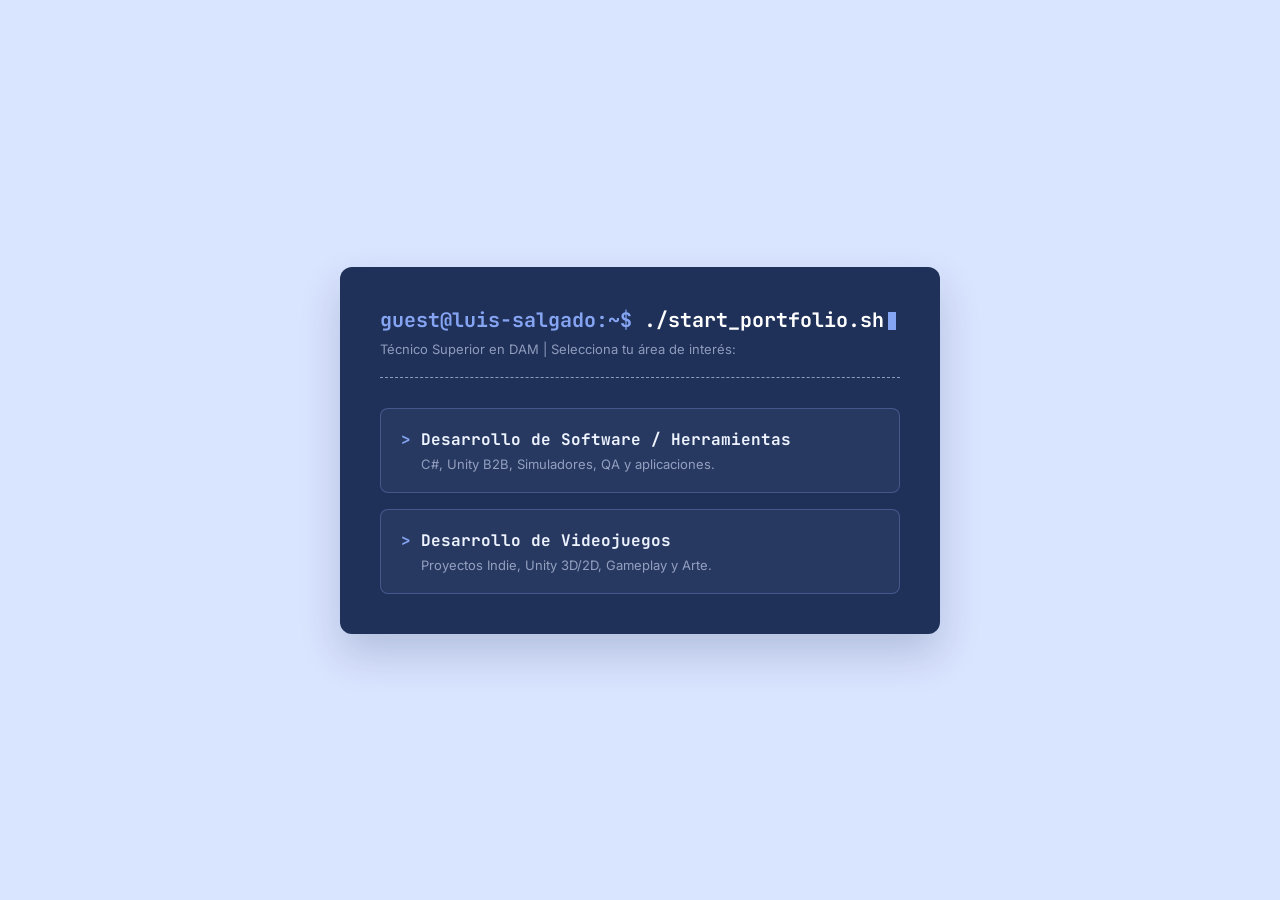
==== commit 19de66d8: "Remove cursor animation comment and update descriptions" ====
--- a/index.html
+++ b/index.html
@@ -97,7 +97,6 @@
     padding-left: 20px;
   }
 
-  /* Animación cursor parpadeante */
   .cursor {
     display: inline-block;
     width: 8px;
@@ -127,13 +126,13 @@
       <!-- ENLACE A SOFTWARE -->
       <a href="software.html" class="option-card">
         <div class="option-title">Desarrollo de Software / Herramientas</div>
-        <div class="option-desc">Perfil corporativo: C#, Unity B2B, Simuladores, QA y aplicaciones.</div>
+        <div class="option-desc">C#, Unity B2B, Simuladores, QA y aplicaciones.</div>
       </a>
 
       <!-- ENLACE A VIDEOJUEGOS -->
-      <a href="videojuegos.html" class="option-card">
+      <a href="gamedev.html" class="option-card">
         <div class="option-title">Desarrollo de Videojuegos</div>
-        <div class="option-desc">Perfil creativo: Proyectos Indie, Unity 3D/2D, Gameplay y Arte.</div>
+        <div class="option-desc">Proyectos Indie, Unity 3D/2D, Gameplay y Arte.</div>
       </a>
     </div>
   </div>
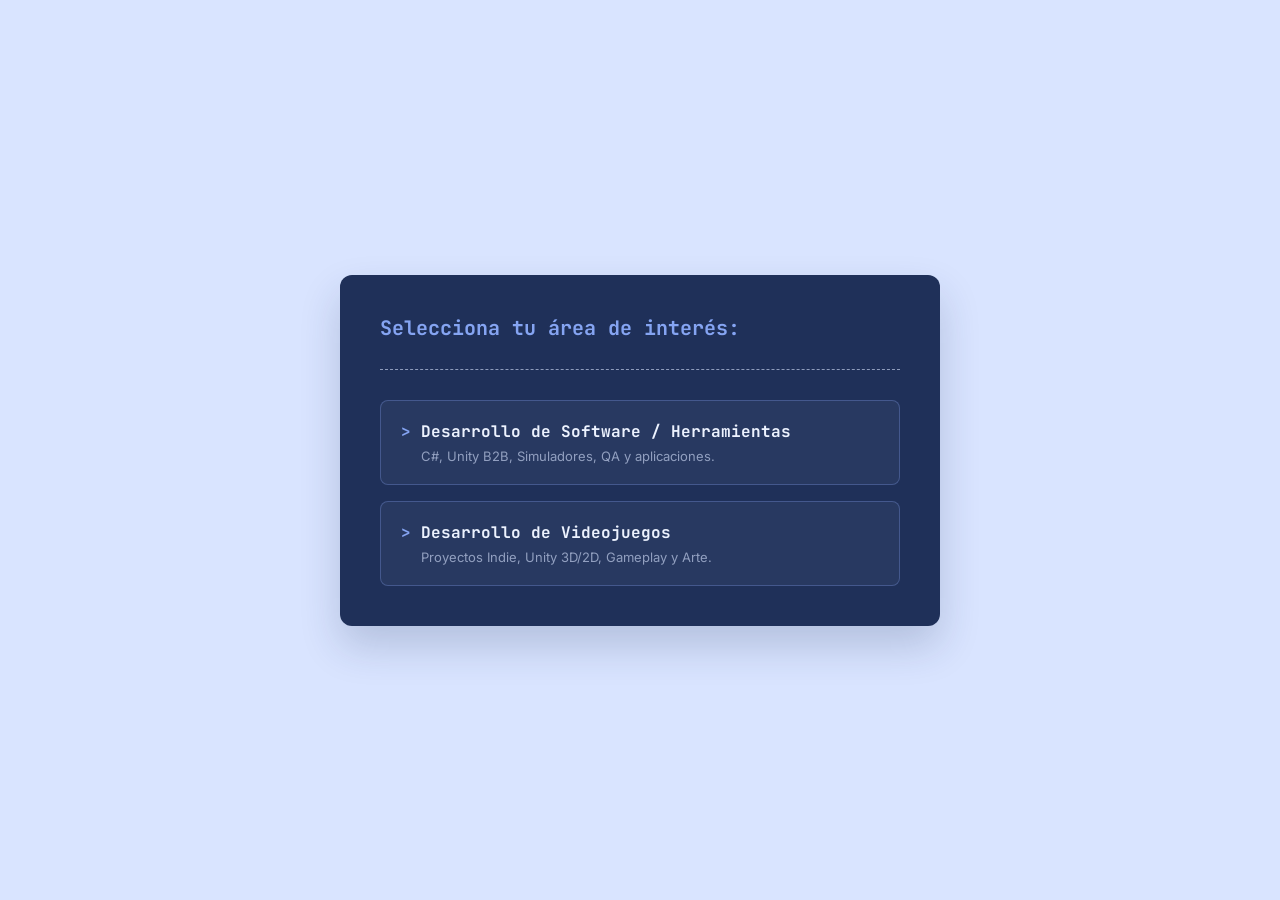
==== commit a3a0ebbe: "Update index.html" ====
--- a/index.html
+++ b/index.html
@@ -118,8 +118,7 @@
 
   <div class="hub-container">
     <div class="header">
-      <h1><span class="prompt">guest@luis-salgado:~$</span> ./start_portfolio.sh<span class="cursor"></span></h1>
-      <div class="subtitle">Técnico Superior en DAM | Selecciona tu área de interés:</div>
+      <h1><span class="prompt">Selecciona tu área de interés:</span></h1>
     </div>
 
     <div class="options">
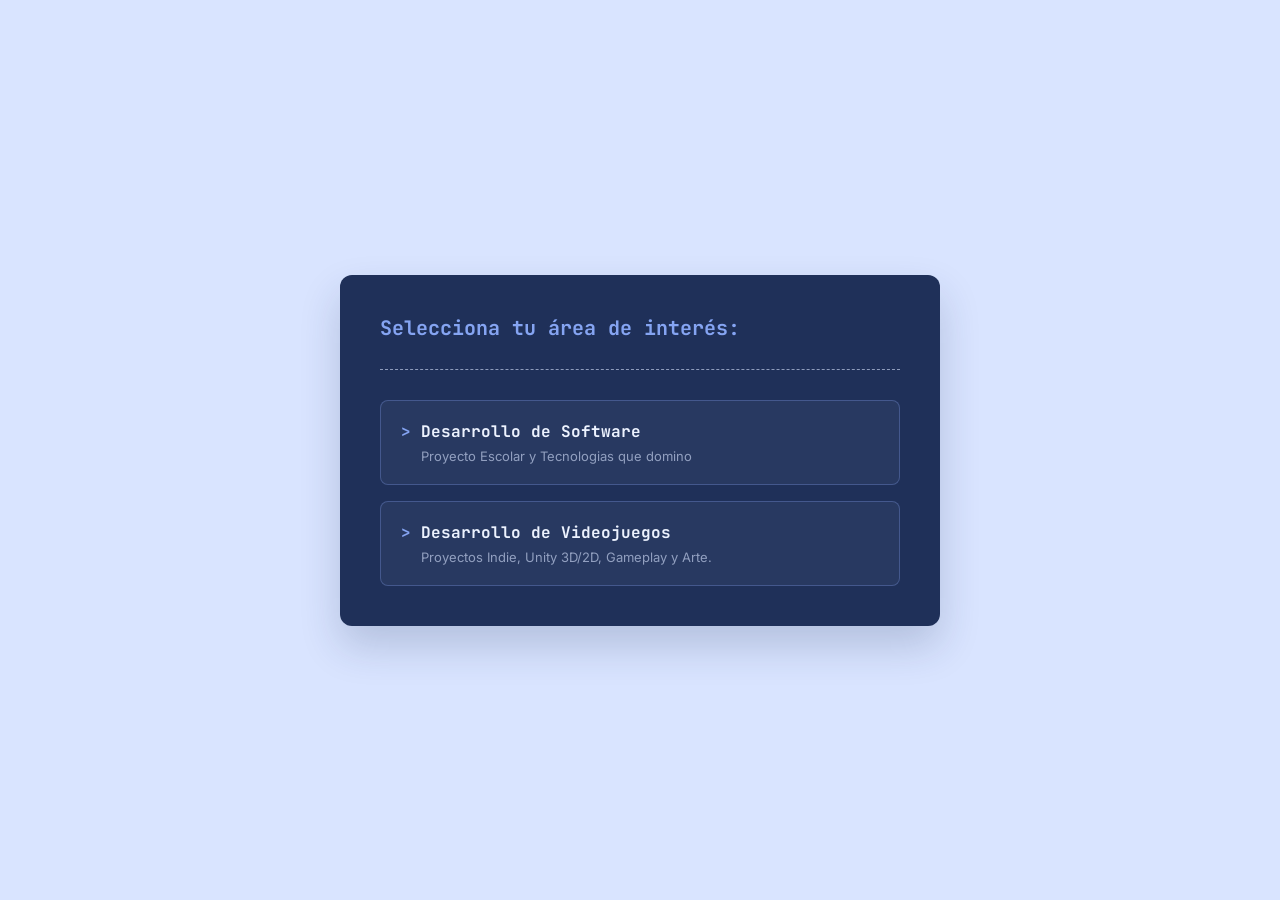
==== commit d760c0ec: "Update index.html" ====
--- a/index.html
+++ b/index.html
@@ -124,8 +124,8 @@
     <div class="options">
       <!-- ENLACE A SOFTWARE -->
       <a href="software.html" class="option-card">
-        <div class="option-title">Desarrollo de Software / Herramientas</div>
-        <div class="option-desc">C#, Unity B2B, Simuladores, QA y aplicaciones.</div>
+        <div class="option-title">Desarrollo de Software</div>
+        <div class="option-desc">Proyecto Escolar y Tecnologias que domino</div>
       </a>
 
       <!-- ENLACE A VIDEOJUEGOS -->
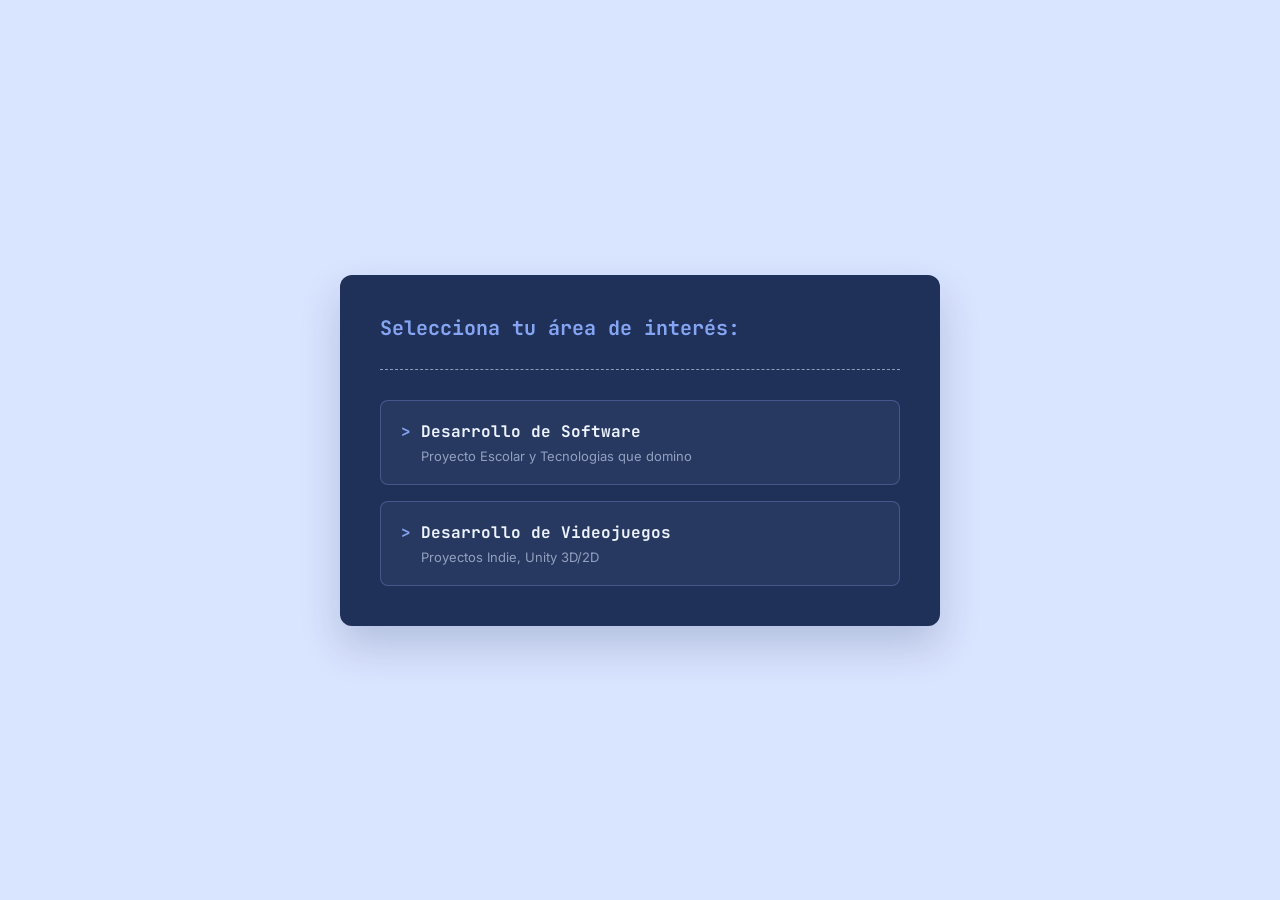
==== commit a88e5f0b: "Update index.html" ====
--- a/index.html
+++ b/index.html
@@ -131,7 +131,7 @@
       <!-- ENLACE A VIDEOJUEGOS -->
       <a href="gamedev.html" class="option-card">
         <div class="option-title">Desarrollo de Videojuegos</div>
-        <div class="option-desc">Proyectos Indie, Unity 3D/2D, Gameplay y Arte.</div>
+        <div class="option-desc">Proyectos Indie, Unity 3D/2D</div>
       </a>
     </div>
   </div>
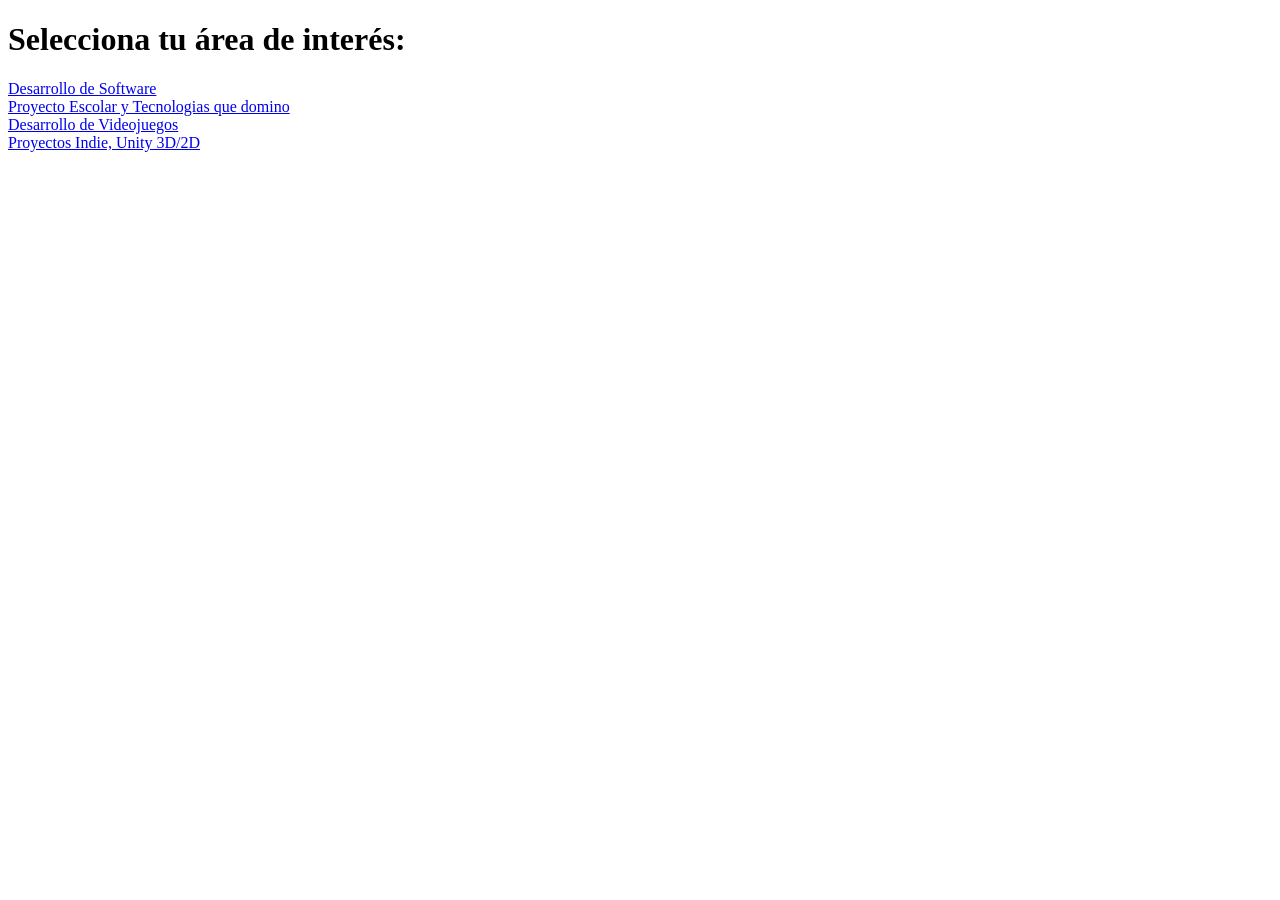
==== commit 1062f6bb: "Add files via upload" ====
--- a/index.html
+++ b/index.html
@@ -2,121 +2,18 @@
 <html lang="es">
 <head>
 <meta charset="UTF-8">
-<meta name="viewport" content="width=device-width, initial-scale=1.0">
+<meta name="viewport" content="width=device-width, initial-scale=1, viewport-fit=cover">
+<meta name="theme-color" content="#D9E4FF">
 <title>Luis Javier Salgado | Portfolio</title>
 <link rel="icon" href="data:image/svg+xml,%3Csvg xmlns='http://www.w3.org/2000/svg' viewBox='0 0 100 100'%3E%3Crect width='100' height='100' rx='20' fill='%2315368C'/%3E%3Ctext x='50' y='68' font-family='monospace' font-weight='bold' font-size='56' fill='%23ffffff' text-anchor='middle'%3E%26gt;_%3C/text%3E%3C/svg%3E">
+<link rel="preconnect" href="https://fonts.googleapis.com">
+<link rel="preconnect" href="https://fonts.gstatic.com" crossorigin>
 <link href="https://fonts.googleapis.com/css2?family=JetBrains+Mono:wght@400;700&family=Inter:wght@400;500&display=swap" rel="stylesheet">
-<style>
-  :root{
-    --bg: #D9E4FF;
-    --terminal-bg: #1F3059;
-    --accent: #15368C;
-    --accent-2: #85A4F2;
-    --text: #EDF3FF;
-    --muted: rgba(217,228,255,0.6);
-  }
-  *{box-sizing:border-box; margin:0; padding:0;}
-  body{
-    background:var(--bg);
-    font-family:'JetBrains Mono', monospace;
-    min-height:100vh;
-    display:flex;
-    align-items:center;
-    justify-content:center;
-    padding: 20px;
-  }
-  .hub-container{
-    background:var(--terminal-bg);
-    border-radius: 12px;
-    padding: 40px;
-    width: 100%;
-    max-width: 600px;
-    box-shadow: 0 20px 40px rgba(31,48,89,0.2);
-    color: var(--text);
-  }
-  .header {
-    margin-bottom: 30px;
-    border-bottom: 1px dashed var(--muted);
-    padding-bottom: 20px;
-  }
-  h1 {
-    font-size: 20px;
-    margin-bottom: 8px;
-    color: #ffffff;
-  }
-  .prompt { color: var(--accent-2); }
-  .subtitle {
-    font-size: 13px;
-    color: var(--muted);
-    font-family: 'Inter', sans-serif;
-  }
-  
-  .options {
-    display: flex;
-    flex-direction: column;
-    gap: 16px;
-    margin-top: 20px;
-  }
-  
-  .option-card {
-    display: block;
-    text-decoration: none;
-    background: rgba(217,228,255,0.05);
-    border: 1px solid rgba(133,164,242,0.3);
-    padding: 20px;
-    border-radius: 8px;
-    color: var(--text);
-    transition: all 0.2s ease;
-    cursor: pointer;
-  }
-  
-  .option-card:hover {
-    background: rgba(133,164,242,0.15);
-    border-color: var(--accent-2);
-    transform: translateY(-2px);
-  }
-  
-  .option-title {
-    font-size: 16px;
-    font-weight: 700;
-    margin-bottom: 6px;
-    display: flex;
-    align-items: center;
-    gap: 10px;
-  }
-  
-  .option-title::before {
-    content: '>';
-    color: var(--accent-2);
-  }
-
-  .option-desc {
-    font-size: 13px;
-    color: var(--muted);
-    font-family: 'Inter', sans-serif;
-    padding-left: 20px;
-  }
-
-  .cursor {
-    display: inline-block;
-    width: 8px;
-    height: 18px;
-    background-color: var(--accent-2);
-    vertical-align: middle;
-    animation: blink 1s step-end infinite;
-    margin-left: 4px;
-  }
-  @keyframes blink { 50% { opacity: 0; } }
-
-  @media (max-width: 500px) {
-    .hub-container { padding: 24px; }
-    h1 { font-size: 18px; }
-  }
-</style>
+<link rel="stylesheet" href="css/hub.css">
 </head>
 <body>
 
-  <div class="hub-container">
+  <main class="hub-container">
     <div class="header">
       <h1><span class="prompt">Selecciona tu área de interés:</span></h1>
     </div>
@@ -134,7 +31,7 @@
         <div class="option-desc">Proyectos Indie, Unity 3D/2D</div>
       </a>
     </div>
-  </div>
+  </main>
 
 </body>
 </html>
